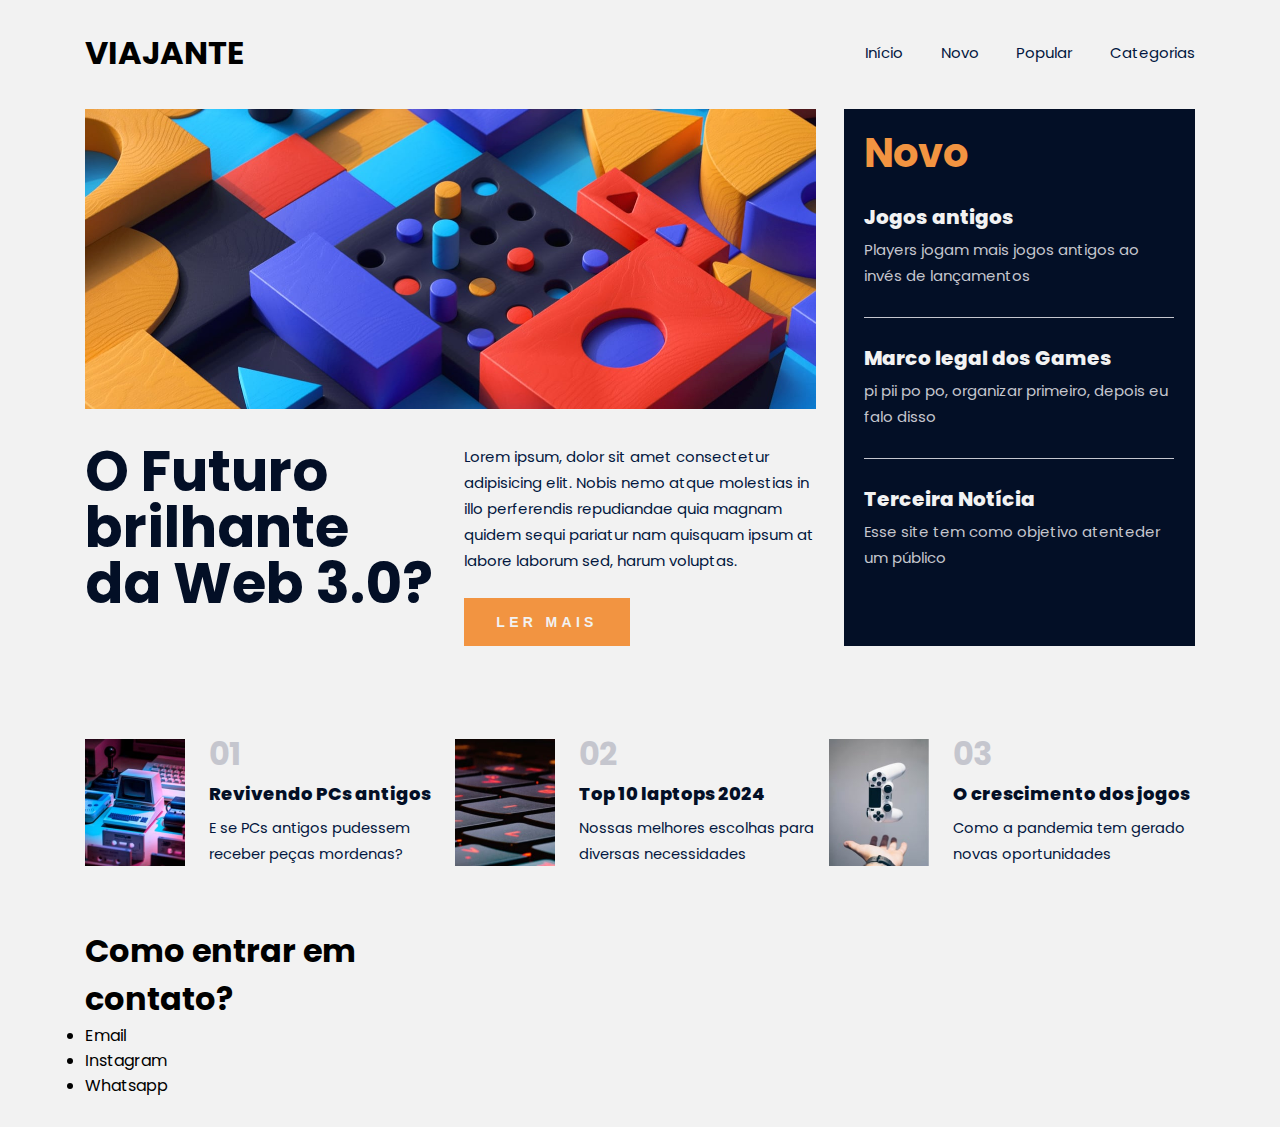
==== index.html @ 02edcac9 "Initial commit" ====
<!DOCTYPE html>
<html lang="pt-br">
<head>
    <meta charset="UTF-8">
    <meta name="viewport" content="width=device-width, initial-scale=1.0">
    <title>Testando Coisas</title>
    <link rel="stylesheet" href="style.css">
    <script src="./script.js" defer></script>
</head>

<body>

    <header>
        <h1>
            VIAJANTE
        </h1>

       <button>
            <img src="assets/images/icon-menu.svg" alt="Menu">
       </button>

       <nav class="mobile">
            <button>
                <img src="assets/images/icon-menu-close.svg" alt="ícone de X para fechar menu">
            </button>

            <a href="#">Início</a>
            <a href="#">Novo</a>
            <a href="#">Popular</a>
            <a href="#">Categorias</a>
       </nav>

       <nav class="desktop">
            <a href="#">Início</a>
            <a href="#">Novo</a>
            <a href="#">Popular</a>
            <a href="#">Categorias</a>
       </nav>
    </header>
    
    <main>
        <section class="primeira-secao">
            <picture>
                <source media="(min-width: 700px)" srcset="assets/images/image-web-3-desktop.jpg">
                <img src="assets/images/image-web-3-mobile.jpg" alt="ícone de puzze colorido">
            </picture>

            <h1>O Futuro brilhante da Web 3.0?</h1>
            
            <div>
                <p>Lorem ipsum, dolor sit amet consectetur adipisicing elit. Nobis nemo atque molestias in illo perferendis repudiandae quia magnam quidem sequi pariatur nam quisquam ipsum at labore laborum sed, harum voluptas.</p>
                <button>Ler Mais</button>
            </div>
        </section>
        
        <section class="segunda-secao">
            <h2>Novo</h2>

            <div class="margin-border-padding">
                <h3>Jogos antigos</h3>
                <p>Players jogam mais jogos antigos ao invés de lançamentos</p>
            </div>

            <div class="margin-border-padding">
                <h3>Marco legal dos Games</h3>
                <p>pi pii po po, organizar primeiro, depois eu falo disso</p>
            </div>

            <div>
                <h3>Terceira Notícia</h3>
                <p>Esse site tem como objetivo atenteder um público</p>
            </div>

        </section>

        <section class="terceira-secao">
            <div>
                <img src="assets/images/image-retro-pcs.jpg"imagem de computadores">

                <div>
                    <strong>01</strong>
                    <a href="#">
                        <h2>Revivendo PCs antigos</h2>
                    </a>
                    <p>E se PCs antigos pudessem receber peças mordenas?</p>
                </div>
            </div>

            <div>
                <img src="assets/images/image-top-laptops.jpg" alt="Imagem de laptop">
                <div>
                    <strong>02</strong>
                    <a href="#">
                        <h2>Top 10 laptops 2024</h2>
                    </a>
                    <p>Nossas melhores escolhas para diversas necessidades</p>
                </div>
            </div>

            <div>
                <img src="assets/images/image-gaming-growth.jpg" alt="Controle de vídeo game">
                <div>
                    <strong>03</strong>
                    <a href="#">
                        <h2>O crescimento dos jogos</h2></a>
                    <p>Como a pandemia tem gerado novas oportunidades</p>
                </div>
            </div>

        </section>

        <section class="contato">
            <h1>
                Como entrar em contato?
            </h1>
           <ul class="redes-sociais">
                <li>Email</li>
                <li>Instagram</li>
                <li>Whatsapp</li>
           </ul>
        </section>
    </main>

</body>
</html>

<!-- <a href="https://www.flaticon.com/br/icones-gratis/lua" title="lua ícones">Lua ícones criados por Freepik - Flaticon</a> -->
---- style.css ----
@import url('https://fonts.googleapis.com/css2?family=Lato:ital,wght@0,100;0,300;0,400;0,700;0,900;1,100;1,300;1,400;1,700;1,900&family=Poppins:ital,wght@0,100;0,200;0,300;0,400;0,500;0,600;0,700;0,800;0,900;1,100;1,200;1,300;1,400;1,500;1,600;1,700;1,800;1,900&family=Roboto:ital,wght@0,100;0,300;0,400;0,500;0,700;0,900;1,100;1,300;1,400;1,500;1,700;1,900&display=swap');

*{
    margin: 0;
    padding: 0;
    box-sizing: border-box;
}

:root {
    --grayish-blue: #c5c6ce;
    --white-smoke: #F2F2F2;
    --coral: #F29441;
    --sandy-brown: #F2A341;
    --black-midnight: #030F26;
    --midnight-blue: #031740;
}

body {
    background-color: var(--white-smoke);
    padding: 1.8rem 1.5rem;
    font-family: 'Poppins', sans-serif;
}

body.escurecer::before {
    content: "";
    position: fixed;
    height: 100vh;
    width: 100%;
    background-color: rgba(3, 15, 38, 0.5);
    top: 0;
    left: 0;
}

header {
    display: flex;
    justify-content: space-between;
    align-items: center;
    margin-bottom: 2rem;

    max-width: 1110px;
    margin-inline: auto;
}

header button {
    border: none;
    background: none;
    width: fit-content;
    cursor: pointer;
}

header nav.mobile {
    position: fixed;
    top: 0;
    right: -16rem;
    background-color: var(--white-smoke);
    height: 100vh;
    width: 16rem;
    z-index: 999;

    display: flex;
    flex-direction: column;
    padding: 1.5rem;
    gap: 1.5rem;

    transition: 0.2s;
}

header nav.mobile.abrir {
    right: 0;
}

header nav button {
    align-self: flex-end;
    margin-bottom: 4rem;
}

header .mobile a {
    text-decoration: none;
    color: var(--black-midnight);
    font-size: 1.125rem;
    line-height: 1.5rem;
}

header .desktop {
    display: none;
}

main {
    max-width: 1110px;
    margin-inline: auto;
}

.primeira-secao {
    margin-bottom: 4rem;
}

.primeira-secao img {
    width: 100%;
    margin-bottom: 1.5rem;
}

.primeira-secao h1 {
    font-size: 2.5rem;
    line-height: 100%;
    color: var(--black-midnight);
    margin-bottom: 1rem;
}

.primeira-secao p {
    font-size: 0.9375rem;
    line-height: 1.626rem;
    color: var(--midnight-blue);
    margin-bottom: 1.5rem;
}

.primeira-secao button {
    border: none;
    padding: 0.75rem 2rem;
    text-transform: uppercase;
    background-color: var(--coral);
    color: var(--white-smoke);
    font-weight: 700;
    font-size: 0.875rem;
    letter-spacing: 0.270rem;
    line-height: 1.5rem;
}

.segunda-secao {
    background-color: var(--black-midnight);
    margin-bottom: 4rem;
    padding: 1.5rem 1.3rem;
}

.margin-border-padding {
    border-bottom: 1px solid var(--grayish-blue);
    margin-bottom: 1.75rem;
    padding-bottom: 1.75rem;
}

.segunda-secao h2 {
    color: var(--coral);
    font-size: 2rem;
    line-height: 100%;
    margin-bottom: 2rem;
}

.segunda-secao h3 {
    color: var(--white-smoke);
    font-size: 1.25rem;
    line-height: 1.5rem;
    font-weight: 800;
    margin-bottom: 0.5rem;
}

.segunda-secao p {
    color: var(--grayish-blue);
    font-size: 0.9375rem;
    line-height: 1.625rem;
}

.terceira-secao > div {
    display: flex;
    align-items: center;
    gap: 1.5rem;
    margin-bottom: 2rem;
}

.terceira-secao img {
    max-width: 6.25rem;

}

.terceira-secao strong {
    color: var(--grayish-blue);
    font-size: 2rem;
    line-height: 100%;
}

.terceira-secao h2 {
    color: var(--black-midnight);
    font-size: 1.125rem;
    font-weight: 800;
    line-height: 1.5rem;
    margin-block: 0.6rem;
}

.terceira-secao a {
    text-decoration: none;
}

.terceira-secao p {
    font-size: 0.9175rem;
    line-height: 1.625rem;
    color: var(--midnight-blue);
}

@media(min-width: 1110px) {

    header > button {
        display: none;
    }

    header .desktop {
        display: flex;
        gap: 2.35rem;
    }

    header .desktop a {
        font-size: 0.9375rem;
        line-height: 1.625rem;
        text-decoration: none;
        color: var(--midnight-blue);
    }

    header .desktop a:hover {
        color: var(--coral);
    }

    main {
        display: grid;
        grid-template-columns: 1fr 1fr 1fr;
        gap: 1.75rem;
    }

    .primeira-secao {
        grid-column: 1 / 3;

        display: grid;
        grid-template-columns: 1fr 1fr;
        gap: 1.75rem;
    }

    .primeira-secao picture {
        grid-column: 1 / 3;
    }

    .primeira-secao picture img {
        margin: 0;
    }

    .primeira-secao h1 {
        font-size: 3.5rem;
    }

    .primeira-secao button:hover {
        background-color: var(--midnight-blue);
        cursor: pointer;
    }
    
    .segunda-secao h2 {
        font-size: 2.5rem;
    }

    .terceira-secao {
        display: flex;
        grid-column: 1 /4;
    }

    .terceira-secao h2:hover {
        color: var(--coral);
    }
}
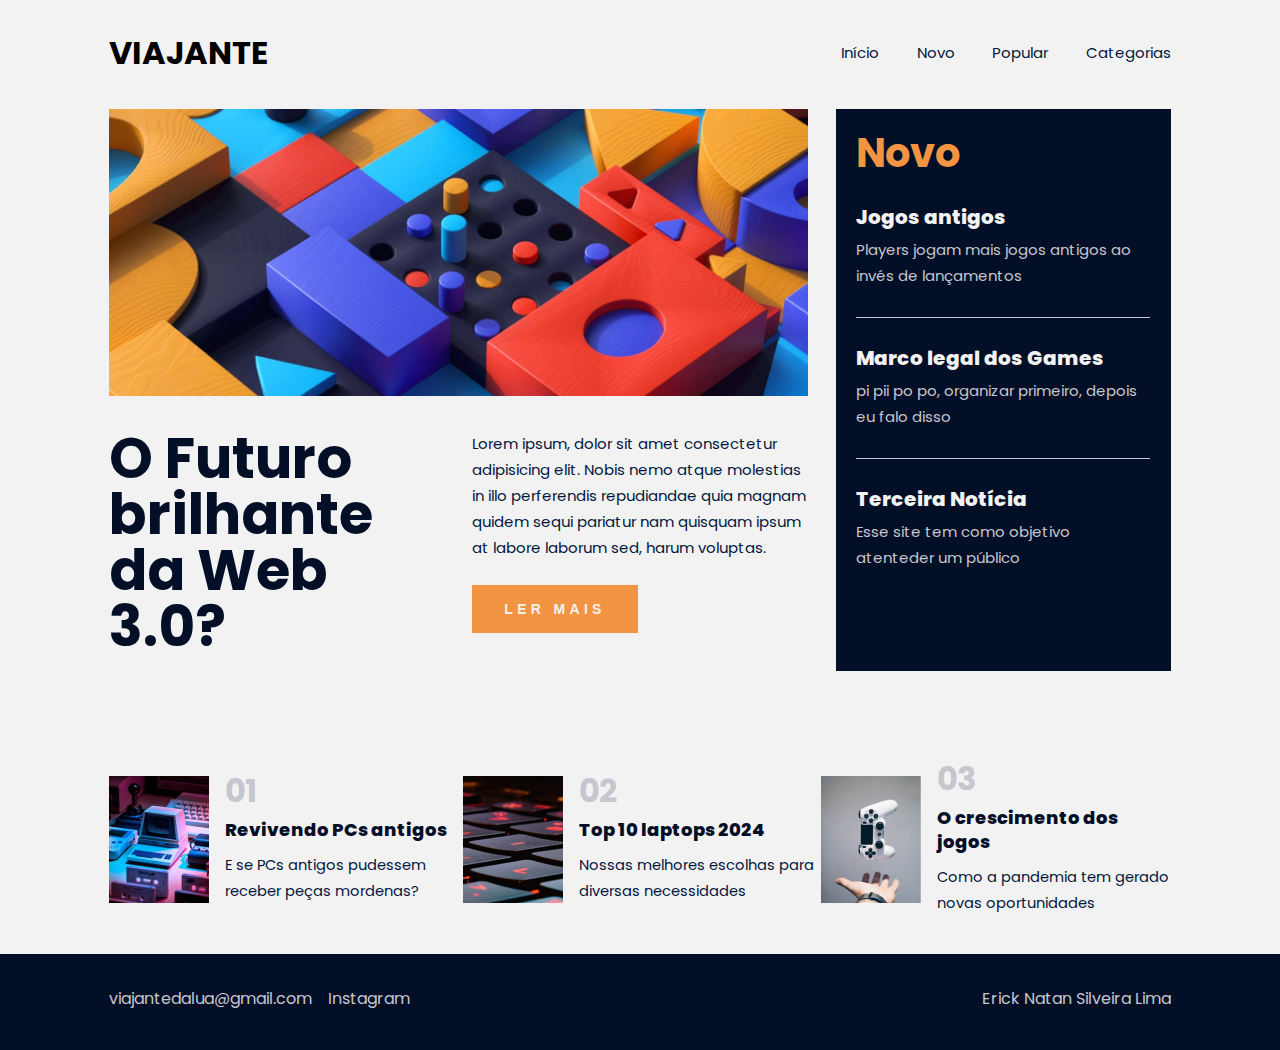
==== commit daa7474d: "Upando o blog" ====
--- a/index.html
+++ b/index.html
@@ -9,10 +9,9 @@
 </head>
 
 <body>
-
     <header>
         <h1>
-            VIAJANTE
+            viajante
         </h1>
 
        <button>
@@ -108,20 +107,26 @@
             </div>
 
         </section>
-
-        <section class="contato">
-            <h1>
-                Como entrar em contato?
-            </h1>
-           <ul class="redes-sociais">
-                <li>Email</li>
-                <li>Instagram</li>
-                <li>Whatsapp</li>
-           </ul>
-        </section>
     </main>
 
+    <footer>
+        <div class="rodape">
+            <nav class="desktop footer-text">
+                <a href="mailto:viajantedalua@gmail.com">viajantedalua@gmail.com</a>
+                <a href="https://www.instagram.com/ericknatan.sl/" target="_blank" rel="instagram">Instagram</a>
+            </nav>
+
+            <nav class="mobile">
+                <a href="mailto:viajantedalua@gmail.com"><svg fill="#000000" width="800px" height="800px" viewBox="0 0 24 24" xmlns="http://www.w3.org/2000/svg"><path d="M22,5V9L12,13,2,9V5A1,1,0,0,1,3,4H21A1,1,0,0,1,22,5ZM2,11.154V19a1,1,0,0,0,1,1H21a1,1,0,0,0,1-1V11.154l-10,4Z"/></svg></a>
+                <a href="https://www.instagram.com/ericknatan.sl/" target="_blank" rel="instagram"><svg width="800px" height="800px" viewBox="0 0 24 24" fill="none" xmlns="http://www.w3.org/2000/svg">
+                    <path fill-rule="evenodd" clip-rule="evenodd" d="M12 18C15.3137 18 18 15.3137 18 12C18 8.68629 15.3137 6 12 6C8.68629 6 6 8.68629 6 12C6 15.3137 8.68629 18 12 18ZM12 16C14.2091 16 16 14.2091 16 12C16 9.79086 14.2091 8 12 8C9.79086 8 8 9.79086 8 12C8 14.2091 9.79086 16 12 16Z" fill="#0F0F0F"/>
+                    <path d="M18 5C17.4477 5 17 5.44772 17 6C17 6.55228 17.4477 7 18 7C18.5523 7 19 6.55228 19 6C19 5.44772 18.5523 5 18 5Z" fill="#0F0F0F"/>
+                    <path fill-rule="evenodd" clip-rule="evenodd" d="M1.65396 4.27606C1 5.55953 1 7.23969 1 10.6V13.4C1 16.7603 1 18.4405 1.65396 19.7239C2.2292 20.8529 3.14708 21.7708 4.27606 22.346C5.55953 23 7.23969 23 10.6 23H13.4C16.7603 23 18.4405 23 19.7239 22.346C20.8529 21.7708 21.7708 20.8529 22.346 19.7239C23 18.4405 23 16.7603 23 13.4V10.6C23 7.23969 23 5.55953 22.346 4.27606C21.7708 3.14708 20.8529 2.2292 19.7239 1.65396C18.4405 1 16.7603 1 13.4 1H10.6C7.23969 1 5.55953 1 4.27606 1.65396C3.14708 2.2292 2.2292 3.14708 1.65396 4.27606ZM13.4 3H10.6C8.88684 3 7.72225 3.00156 6.82208 3.0751C5.94524 3.14674 5.49684 3.27659 5.18404 3.43597C4.43139 3.81947 3.81947 4.43139 3.43597 5.18404C3.27659 5.49684 3.14674 5.94524 3.0751 6.82208C3.00156 7.72225 3 8.88684 3 10.6V13.4C3 15.1132 3.00156 16.2777 3.0751 17.1779C3.14674 18.0548 3.27659 18.5032 3.43597 18.816C3.81947 19.5686 4.43139 20.1805 5.18404 20.564C5.49684 20.7234 5.94524 20.8533 6.82208 20.9249C7.72225 20.9984 8.88684 21 10.6 21H13.4C15.1132 21 16.2777 20.9984 17.1779 20.9249C18.0548 20.8533 18.5032 20.7234 18.816 20.564C19.5686 20.1805 20.1805 19.5686 20.564 18.816C20.7234 18.5032 20.8533 18.0548 20.9249 17.1779C20.9984 16.2777 21 15.1132 21 13.4V10.6C21 8.88684 20.9984 7.72225 20.9249 6.82208C20.8533 5.94524 20.7234 5.49684 20.564 5.18404C20.1805 4.43139 19.5686 3.81947 18.816 3.43597C18.5032 3.27659 18.0548 3.14674 17.1779 3.0751C16.2777 3.00156 15.1132 3 13.4 3Z" fill="#0F0F0F"/>
+                </svg></a>
+            </nav>
+
+            <p class="footer-text">Erick Natan Silveira Lima</p>
+        </div>
+    </footer>
 </body>
-</html>
-
-<!-- <a href="https://www.flaticon.com/br/icones-gratis/lua" title="lua ícones">Lua ícones criados por Freepik - Flaticon</a> -->+</html>--- a/style.css
+++ b/style.css
@@ -16,8 +16,8 @@
 }
 
 body {
+    /* padding: 1.8rem 1.5rem; */
     background-color: var(--white-smoke);
-    padding: 1.8rem 1.5rem;
     font-family: 'Poppins', sans-serif;
 }
 
@@ -35,10 +35,15 @@
     display: flex;
     justify-content: space-between;
     align-items: center;
-    margin-bottom: 2rem;
-
+    margin-bottom: 0.2rem;
+
+    padding: 1.8rem 1.5rem;
     max-width: 1110px;
     margin-inline: auto;
+}
+
+header h1 {
+    text-transform: uppercase;
 }
 
 header button {
@@ -88,6 +93,45 @@
 main {
     max-width: 1110px;
     margin-inline: auto;
+    padding: 0 1.5rem;
+}
+
+footer {
+    background-color: var(--black-midnight);
+    padding: 2rem 0;
+    margin-top: 0.4rem;
+    align-items: center;
+}
+
+.rodape {
+    display: flex;
+    justify-content: space-between;
+    max-width: 1110px;
+    margin-inline: auto;
+    padding: 0 1.5rem;
+}
+
+footer nav {
+    display: flex;
+    gap: 1rem;
+    height: 2rem;
+}
+
+footer a {
+    text-decoration: none;
+}
+
+footer .desktop {
+    display: none;
+}
+
+footer .mobile svg {
+    width: 2rem;
+    height: 2rem;
+}
+
+footer .mobile svg path {
+    fill: var(--grayish-blue);
 }
 
 .primeira-secao {
@@ -161,13 +205,12 @@
 .terceira-secao > div {
     display: flex;
     align-items: center;
-    gap: 1.5rem;
+    gap: 1rem;
     margin-bottom: 2rem;
 }
 
 .terceira-secao img {
     max-width: 6.25rem;
-
 }
 
 .terceira-secao strong {
@@ -194,6 +237,14 @@
     color: var(--midnight-blue);
 }
 
+.footer-text {
+    color: var(--grayish-blue);
+}
+
+.footer-text a {
+    color: var(--grayish-blue);
+}
+
 @media(min-width: 1110px) {
 
     header > button {
@@ -221,6 +272,14 @@
         grid-template-columns: 1fr 1fr 1fr;
         gap: 1.75rem;
     }
+    
+    footer .mobile {
+        display: none;
+    }
+
+    footer .desktop {
+        display: flex;
+    }
 
     .primeira-secao {
         grid-column: 1 / 3;
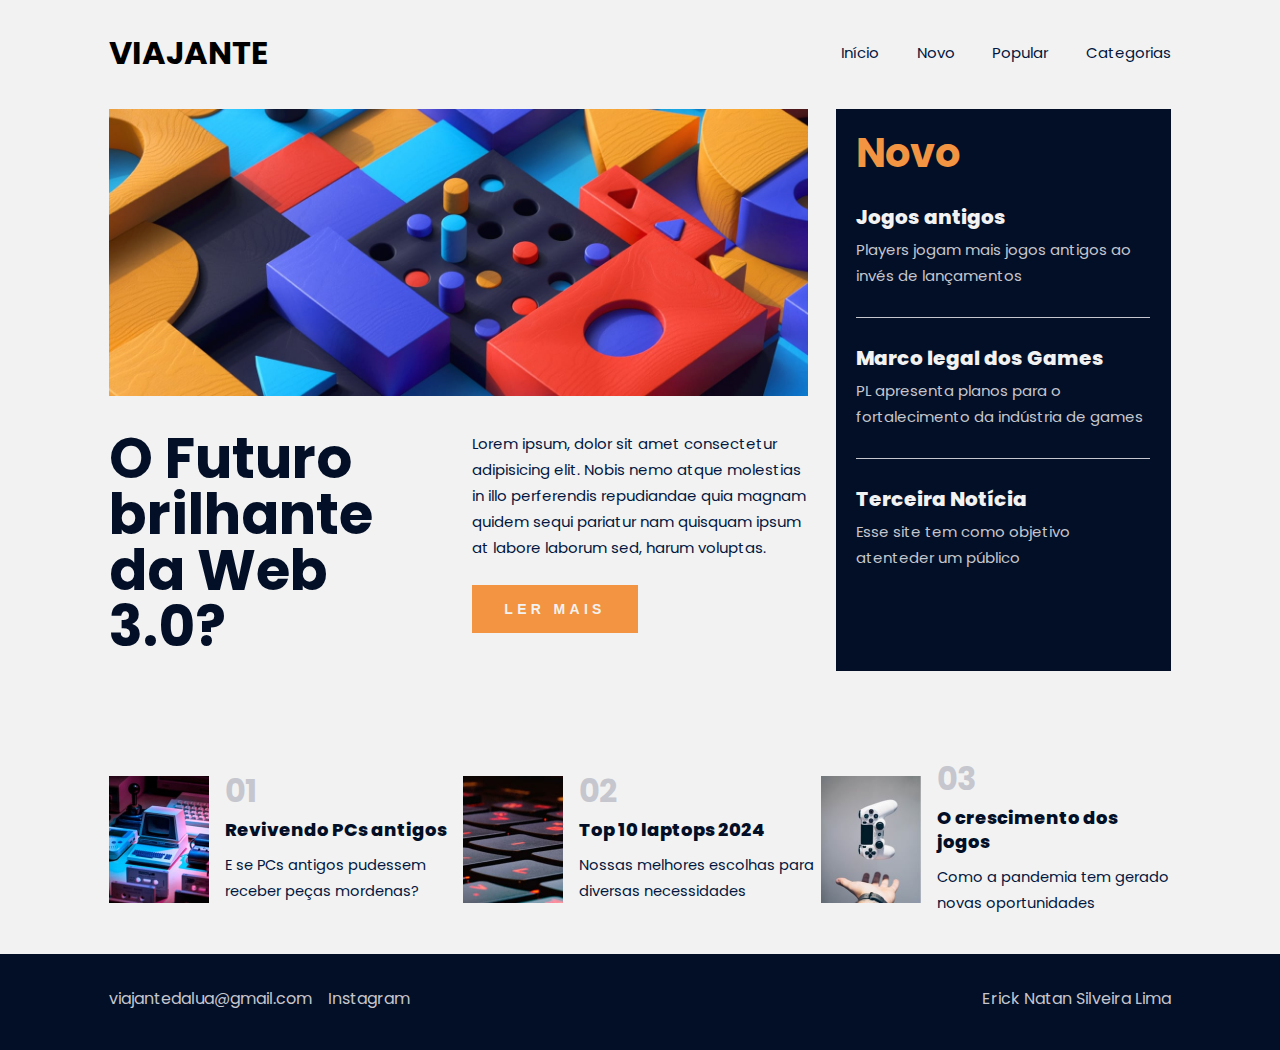
==== commit 11d69557: "melhorias no site e pequenas correções" ====
--- a/index.html
+++ b/index.html
@@ -3,7 +3,7 @@
 <head>
     <meta charset="UTF-8">
     <meta name="viewport" content="width=device-width, initial-scale=1.0">
-    <title>Testando Coisas</title>
+    <title>Viajante da Lua</title>
     <link rel="stylesheet" href="style.css">
     <script src="./script.js" defer></script>
 </head>
@@ -23,14 +23,14 @@
                 <img src="assets/images/icon-menu-close.svg" alt="ícone de X para fechar menu">
             </button>
 
-            <a href="#">Início</a>
+            <a href="index.html">Início</a>
             <a href="#">Novo</a>
             <a href="#">Popular</a>
             <a href="#">Categorias</a>
        </nav>
 
        <nav class="desktop">
-            <a href="#">Início</a>
+            <a href="index.html">Início</a>
             <a href="#">Novo</a>
             <a href="#">Popular</a>
             <a href="#">Categorias</a>
@@ -56,17 +56,17 @@
             <h2>Novo</h2>
 
             <div class="margin-border-padding">
-                <h3>Jogos antigos</h3>
+                <h3><a href="">Jogos antigos</a></h3>
                 <p>Players jogam mais jogos antigos ao invés de lançamentos</p>
             </div>
 
             <div class="margin-border-padding">
-                <h3>Marco legal dos Games</h3>
-                <p>pi pii po po, organizar primeiro, depois eu falo disso</p>
+                <h3><a href="./articles/marco-legal-dos-games.html">Marco legal dos Games</a></h3>
+                <p>PL apresenta planos para o fortalecimento da indústria de games</p>
             </div>
 
             <div>
-                <h3>Terceira Notícia</h3>
+                <h3><a href="#">Terceira Notícia</a></h3>
                 <p>Esse site tem como objetivo atenteder um público</p>
             </div>
 
--- a/style.css
+++ b/style.css
@@ -189,11 +189,15 @@
 }
 
 .segunda-secao h3 {
-    color: var(--white-smoke);
     font-size: 1.25rem;
     line-height: 1.5rem;
     font-weight: 800;
     margin-bottom: 0.5rem;
+}
+
+.segunda-secao a {
+    text-decoration: none;
+    color: var(--white-smoke);
 }
 
 .segunda-secao p {
